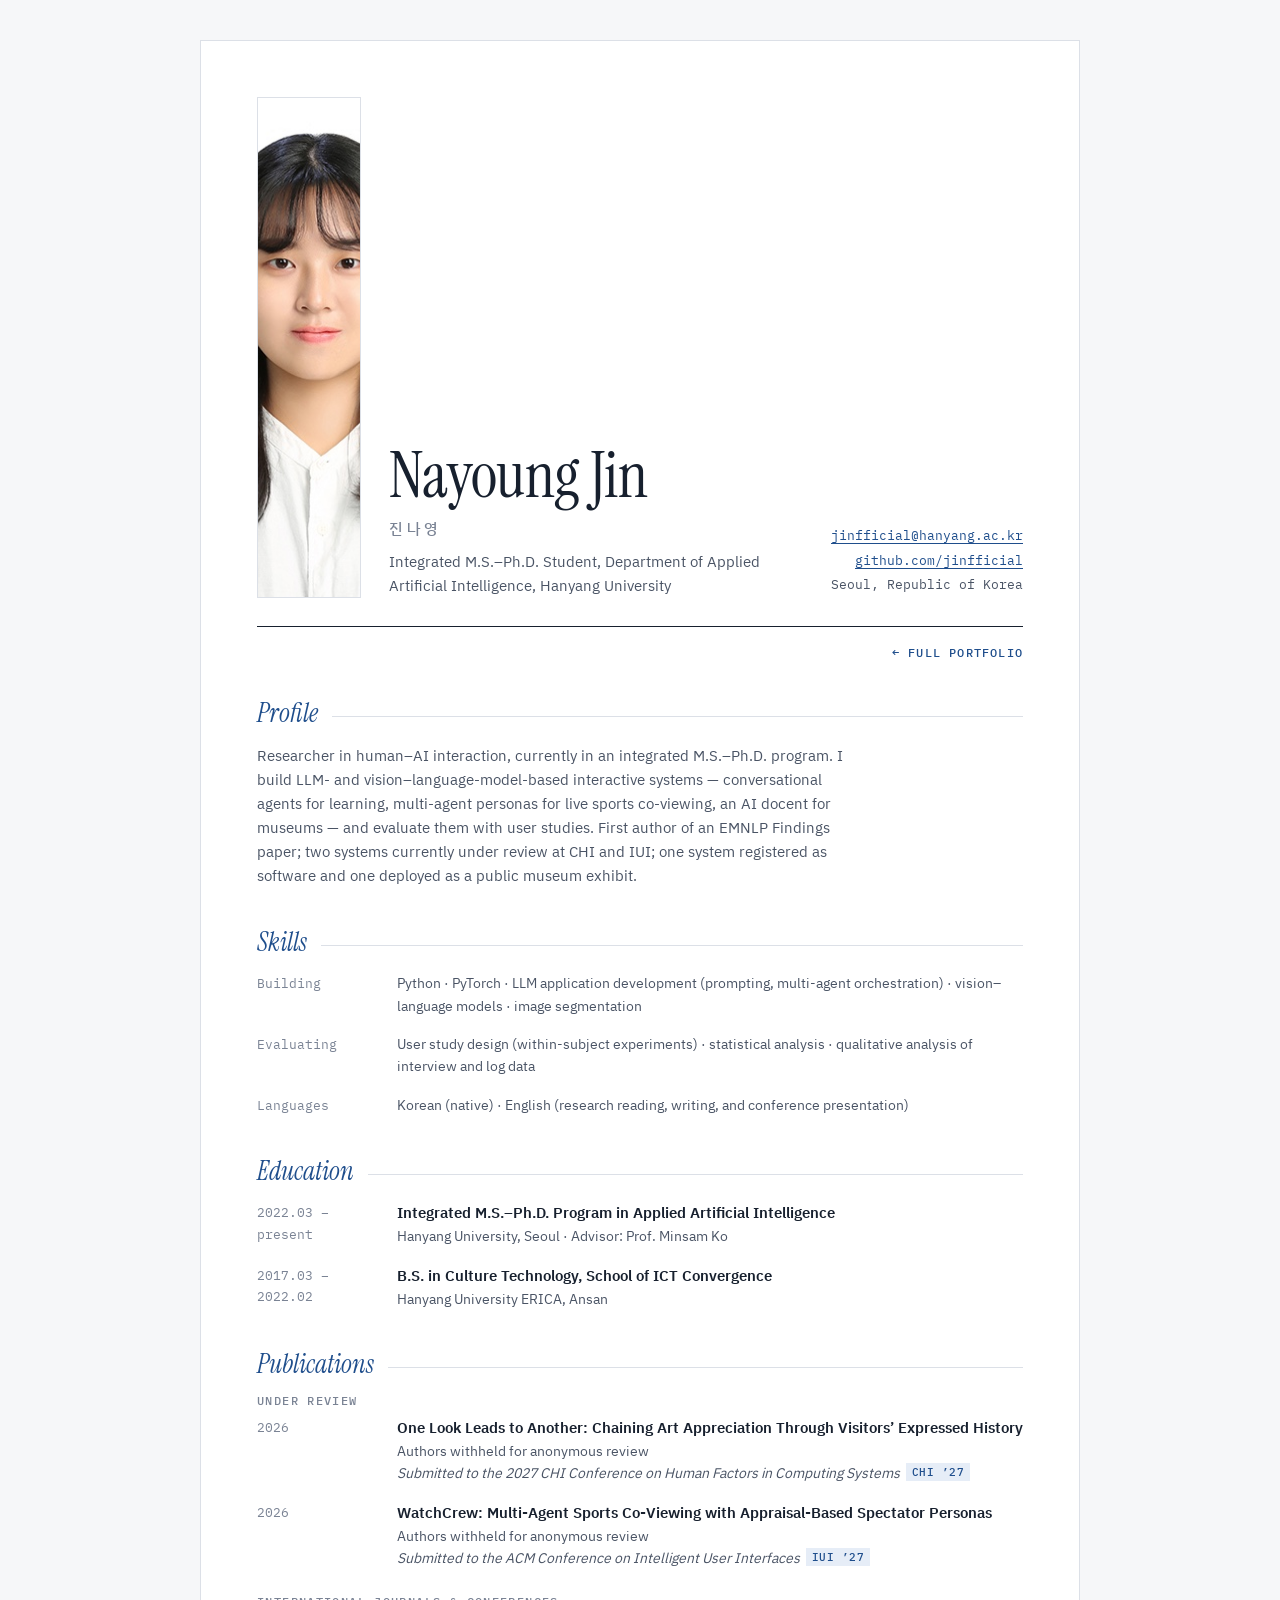
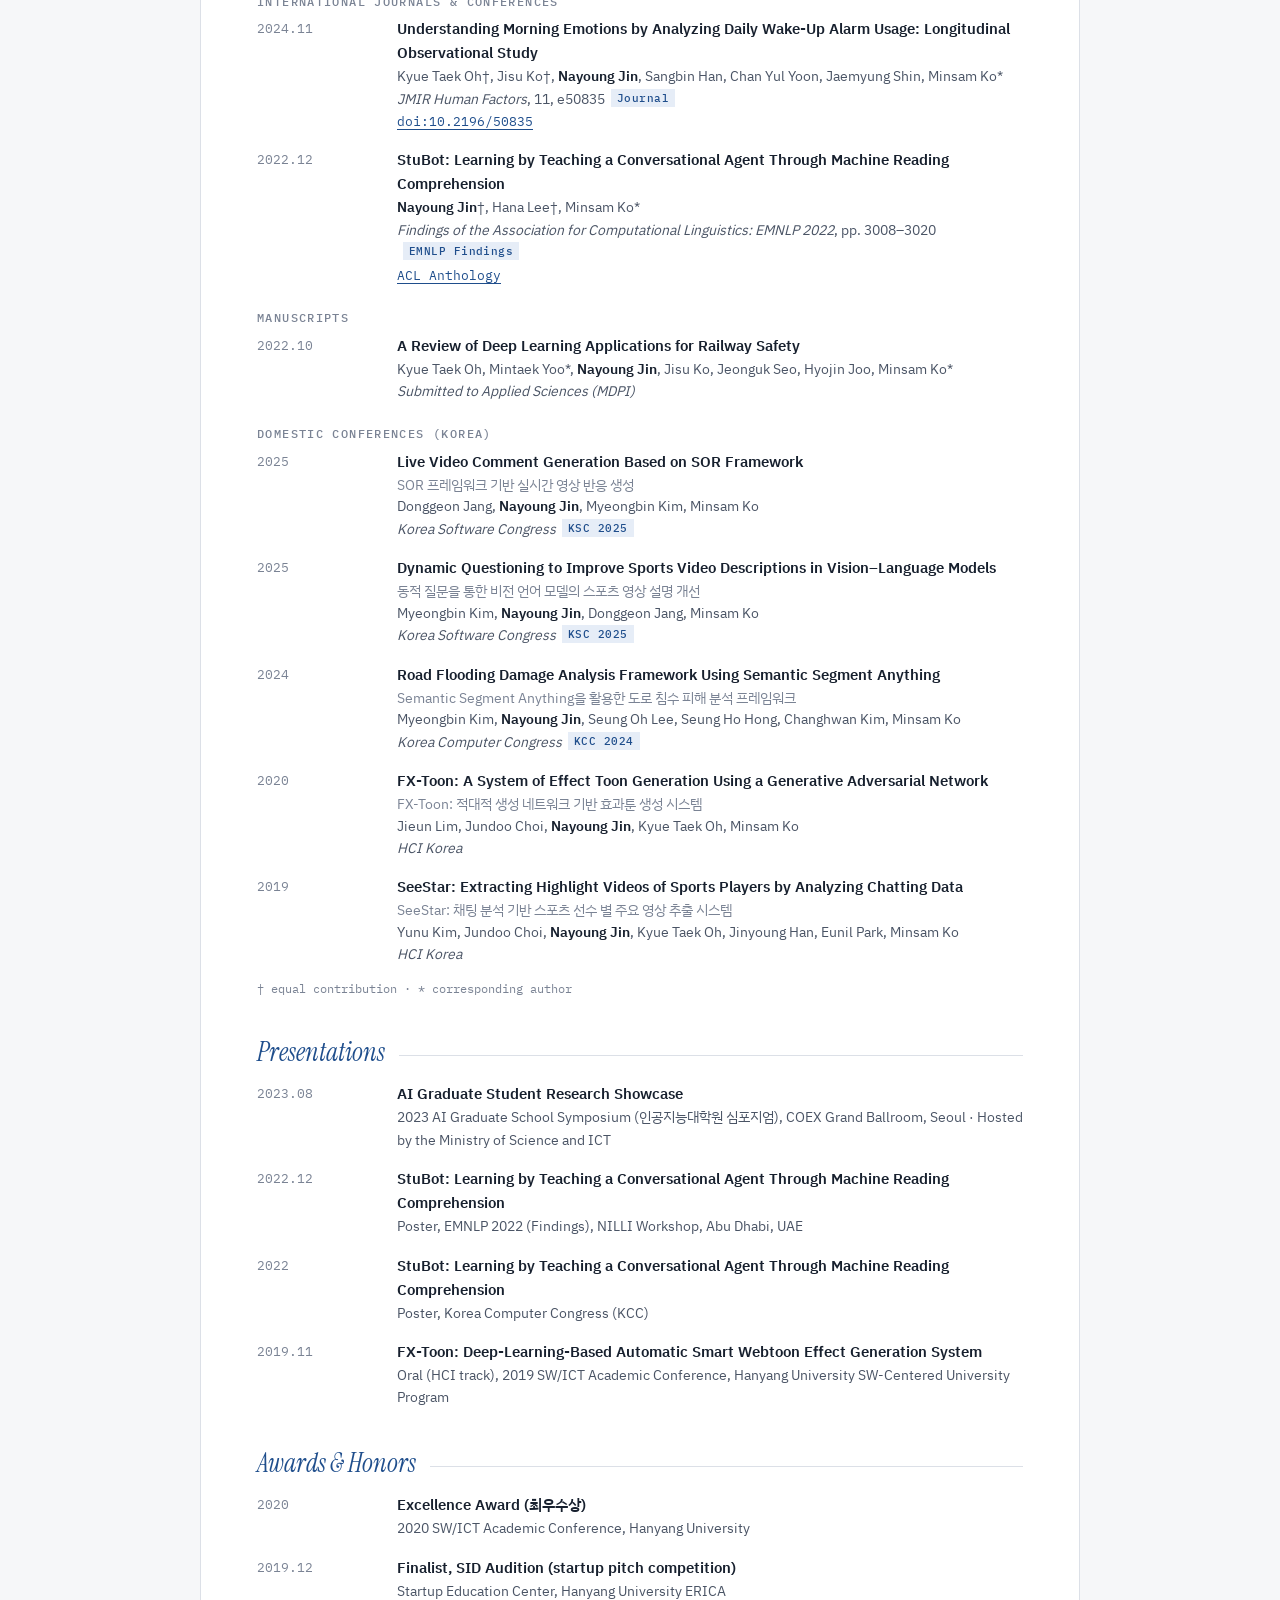
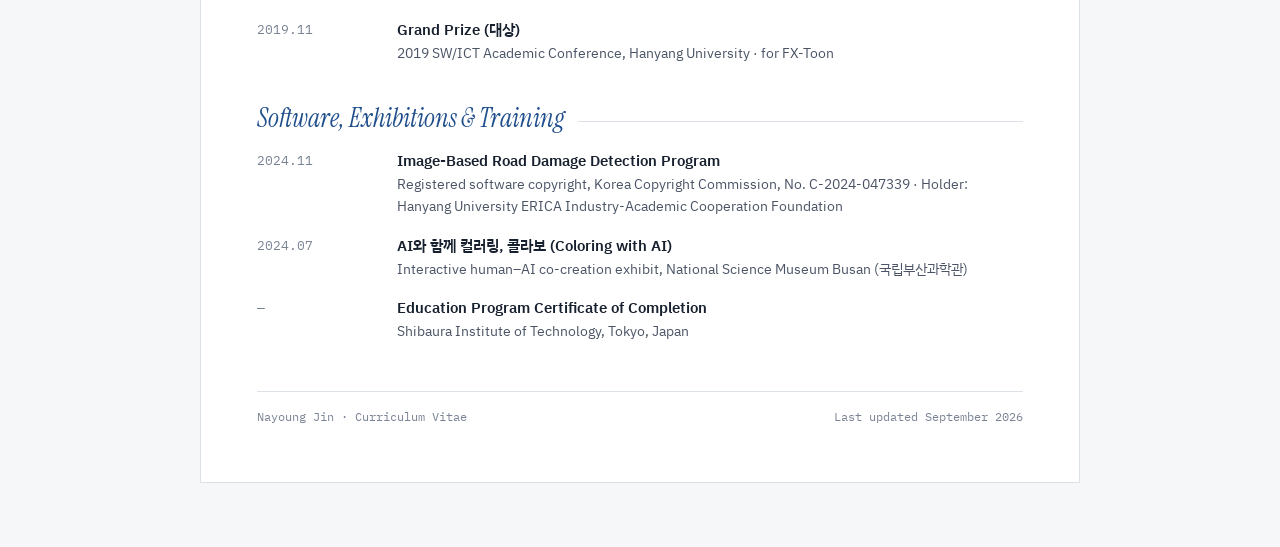
==== cv/index.html @ f747cce9 "Split into portfolio page and résumé; confirm education details - index.html: portfolio with a Selec" ====
<!doctype html>
<html lang="en">
<head>
  <meta charset="utf-8">
  <meta name="viewport" content="width=device-width, initial-scale=1, viewport-fit=cover">
  <title>Nayoung Jin</title>
  <meta name="description" content="Nayoung Jin (진나영) — Integrated M.S.–Ph.D. student in Applied Artificial Intelligence at Hanyang University. Human–AI interaction, conversational agents, and LLM-based multi-agent systems.">
  <meta property="og:title" content="Nayoung Jin">
  <meta property="og:description" content="Integrated M.S.–Ph.D. student, Applied Artificial Intelligence, Hanyang University">
  <meta property="og:type" content="profile">
  <meta property="og:image" content="../assets/profile.jpg">
  <link rel="icon" href="data:image/svg+xml,%3Csvg xmlns='http://www.w3.org/2000/svg' viewBox='0 0 32 32'%3E%3Crect width='32' height='32' fill='%231F4E8C'/%3E%3Ctext x='16' y='22' font-family='Georgia,serif' font-style='italic' font-size='17' fill='white' text-anchor='middle'%3ENJ%3C/text%3E%3C/svg%3E">
  <link rel="preconnect" href="https://fonts.googleapis.com">
  <link rel="preconnect" href="https://fonts.gstatic.com" crossorigin>
  <link rel="stylesheet" href="https://fonts.googleapis.com/css2?family=IBM+Plex+Mono:wght@400;500&family=IBM+Plex+Sans+KR:wght@400;500;600&family=Instrument+Serif:ital@0;1&display=swap">
  <link rel="stylesheet" href="../assets/style.css">
  <script>
    // Add ?draft to the URL to highlight items that still need confirmation.
    if (/[?&]draft\b/.test(location.search)) document.documentElement.classList.add("draft");
  </script>
</head>
<body>
<main class="cv">
  <p class="draft-note">DRAFT VIEW · Dashed items still need confirmation. Visitors without ?draft do not see these marks.</p>

  <header class="top">
    <img class="photo" src="../assets/profile.jpg" alt="Portrait of Nayoung Jin" width="374" height="501">
    <div>
      <h1 class="name">Nayoung Jin<span class="name-ko">진나영</span></h1>
      <p class="role">Integrated M.S.–Ph.D. Student, Department of Applied Artificial Intelligence, Hanyang University</p>
    </div>
    <ul class="contact">
      <li><a href="mailto:jinfficial@hanyang.ac.kr">jinfficial@hanyang.ac.kr</a></li>
      <li><a href="https://github.com/jinfficial">github.com/jinfficial</a></li>
      <li>Seoul, Republic of Korea</li>
    </ul>
  </header>

  <nav class="pagenav" aria-label="Site sections">
    <a class="nav-cta" href="../">← Full portfolio</a>
  </nav>

  <section id="profile">
    <h2>Profile</h2>
    <p class="interests">
      Researcher in human–AI interaction, currently in an integrated M.S.–Ph.D. program. I build LLM- and
      vision–language-model-based interactive systems — conversational agents for learning, multi-agent personas for
      live sports co-viewing, an AI docent for museums — and evaluate them with user studies. First author of an
      EMNLP Findings paper; two systems currently under review at CHI and IUI; one system registered as software and
      one deployed as a public museum exhibit.
    </p>
  </section>

  <section id="skills">
    <h2>Skills</h2>
    <ul class="entries">
      <li class="entry">
        <div class="when">Building</div>
        <div class="what"><span class="line tbc">Python · PyTorch · LLM application development (prompting, multi-agent orchestration) · vision–language models · image segmentation</span></div>
      </li>
      <li class="entry">
        <div class="when">Evaluating</div>
        <div class="what"><span class="line tbc">User study design (within-subject experiments) · statistical analysis · qualitative analysis of interview and log data</span></div>
      </li>
      <li class="entry">
        <div class="when">Languages</div>
        <div class="what"><span class="line tbc">Korean (native) · English (research reading, writing, and conference presentation)</span></div>
      </li>
    </ul>
  </section>

  <section id="education">
    <h2>Education</h2>
    <ul class="entries">
      <li class="entry">
        <div class="when">2022.03 – present</div>
        <div class="what">
          <span class="title">Integrated M.S.–Ph.D. Program in Applied Artificial Intelligence</span>
          <span class="line">Hanyang University, Seoul · Advisor: Prof. Minsam Ko</span>
        </div>
      </li>
      <li class="entry">
        <div class="when">2017.03 – 2022.02</div>
        <div class="what">
          <span class="title">B.S. in Culture Technology, School of ICT Convergence</span>
          <span class="line">Hanyang University ERICA, Ansan</span>
        </div>
      </li>
    </ul>
  </section>

  <!--
    To add a description to any entry, put this line inside its <div class="what">:
      <p class="desc">One or two sentences about the work.</p>
  -->

  <section id="publications">
    <h2>Publications</h2>

    <h3>Under Review</h3>
    <ul class="entries">
      <li class="entry">
        <div class="when">2026</div>
        <div class="what">
          <span class="title">One Look Leads to Another: Chaining Art Appreciation Through Visitors’ Expressed History</span>
          <span class="line authors">Authors withheld for anonymous review</span>
          <span class="line"><span class="venue">Submitted to the 2027 CHI Conference on Human Factors in Computing Systems</span><span class="tag">CHI ’27</span></span>
        </div>
      </li>
      <li class="entry">
        <div class="when">2026</div>
        <div class="what">
          <span class="title">WatchCrew: Multi-Agent Sports Co-Viewing with Appraisal-Based Spectator Personas</span>
          <span class="line authors">Authors withheld for anonymous review</span>
          <span class="line"><span class="venue">Submitted to the ACM Conference on Intelligent User Interfaces</span><span class="tag">IUI ’27</span></span>
        </div>
      </li>
    </ul>

    <h3>International Journals &amp; Conferences</h3>
    <ul class="entries">
      <li class="entry">
        <div class="when">2024.11</div>
        <div class="what">
          <span class="title">Understanding Morning Emotions by Analyzing Daily Wake-Up Alarm Usage: Longitudinal Observational Study</span>
          <span class="line authors">Kyue Taek Oh†, Jisu Ko†, <b>Nayoung Jin</b>, Sangbin Han, Chan Yul Yoon, Jaemyung Shin, Minsam Ko*</span>
          <span class="line"><span class="venue">JMIR Human Factors</span>, 11, e50835<span class="tag">Journal</span></span>
          <span class="links"><a href="https://doi.org/10.2196/50835">doi:10.2196/50835</a></span>
        </div>
      </li>
      <li class="entry">
        <div class="when">2022.12</div>
        <div class="what">
          <span class="title">StuBot: Learning by Teaching a Conversational Agent Through Machine Reading Comprehension</span>
          <span class="line authors"><b>Nayoung Jin</b>†, Hana Lee†, Minsam Ko*</span>
          <span class="line"><span class="venue">Findings of the Association for Computational Linguistics: EMNLP 2022</span>, pp. 3008–3020<span class="tag">EMNLP Findings</span></span>
          <span class="links"><a href="https://aclanthology.org/2022.findings-emnlp.219/">ACL Anthology</a></span>
        </div>
      </li>
    </ul>

    <h3>Manuscripts</h3>
    <ul class="entries">
      <li class="entry">
        <div class="when">2022.10</div>
        <div class="what">
          <span class="title">A Review of Deep Learning Applications for Railway Safety</span>
          <span class="line authors">Kyue Taek Oh, Mintaek Yoo*, <b>Nayoung Jin</b>, Jisu Ko, Jeonguk Seo, Hyojin Joo, Minsam Ko*</span>
          <span class="line"><span class="venue tbc">Submitted to Applied Sciences (MDPI)</span></span>
        </div>
      </li>
    </ul>

    <h3>Domestic Conferences (Korea)</h3>
    <ul class="entries">
      <li class="entry">
        <div class="when">2025</div>
        <div class="what">
          <span class="title">Live Video Comment Generation Based on SOR Framework
            <span class="title-ko">SOR 프레임워크 기반 실시간 영상 반응 생성</span></span>
          <span class="line authors">Donggeon Jang, <b>Nayoung Jin</b>, Myeongbin Kim, Minsam Ko</span>
          <span class="line"><span class="venue">Korea Software Congress</span><span class="tag">KSC 2025</span></span>
        </div>
      </li>
      <li class="entry">
        <div class="when">2025</div>
        <div class="what">
          <span class="title">Dynamic Questioning to Improve Sports Video Descriptions in Vision–Language Models
            <span class="title-ko">동적 질문을 통한 비전 언어 모델의 스포츠 영상 설명 개선</span></span>
          <span class="line authors">Myeongbin Kim, <b>Nayoung Jin</b>, Donggeon Jang, Minsam Ko</span>
          <span class="line"><span class="venue">Korea Software Congress</span><span class="tag">KSC 2025</span></span>
        </div>
      </li>
      <li class="entry">
        <div class="when">2024</div>
        <div class="what">
          <span class="title">Road Flooding Damage Analysis Framework Using Semantic Segment Anything
            <span class="title-ko">Semantic Segment Anything을 활용한 도로 침수 피해 분석 프레임워크</span></span>
          <span class="line authors">Myeongbin Kim, <b>Nayoung Jin</b>, Seung Oh Lee, Seung Ho Hong, Changhwan Kim, Minsam Ko</span>
          <span class="line"><span class="venue">Korea Computer Congress</span><span class="tag">KCC 2024</span></span>
        </div>
      </li>
      <li class="entry">
        <div class="when tbc">2020</div>
        <div class="what">
          <span class="title">FX-Toon: A System of Effect Toon Generation Using a Generative Adversarial Network
            <span class="title-ko">FX-Toon: 적대적 생성 네트워크 기반 효과툰 생성 시스템</span></span>
          <span class="line authors">Jieun Lim, Jundoo Choi, <b>Nayoung Jin</b>, Kyue Taek Oh, Minsam Ko</span>
          <span class="line"><span class="venue">HCI Korea</span></span>
        </div>
      </li>
      <li class="entry">
        <div class="when tbc">2019</div>
        <div class="what">
          <span class="title">SeeStar: Extracting Highlight Videos of Sports Players by Analyzing Chatting Data
            <span class="title-ko">SeeStar: 채팅 분석 기반 스포츠 선수 별 주요 영상 추출 시스템</span></span>
          <span class="line authors">Yunu Kim, Jundoo Choi, <b>Nayoung Jin</b>, Kyue Taek Oh, Jinyoung Han, Eunil Park, Minsam Ko</span>
          <span class="line"><span class="venue">HCI Korea</span></span>
        </div>
      </li>
    </ul>
    <p class="legend">† equal contribution · * corresponding author</p>
  </section>

  <section id="talks">
    <h2>Presentations</h2>
    <ul class="entries">
      <li class="entry">
        <div class="when">2023.08</div>
        <div class="what">
          <span class="title tbc">AI Graduate Student Research Showcase</span>
          <span class="line">2023 AI Graduate School Symposium (인공지능대학원 심포지엄), COEX Grand Ballroom, Seoul · Hosted by the Ministry of Science and ICT</span>
        </div>
      </li>
      <li class="entry">
        <div class="when">2022.12</div>
        <div class="what">
          <span class="title">StuBot: Learning by Teaching a Conversational Agent Through Machine Reading Comprehension</span>
          <span class="line">Poster, EMNLP 2022 (Findings), NILLI Workshop, Abu Dhabi, UAE</span>
        </div>
      </li>
      <li class="entry">
        <div class="when tbc">2022</div>
        <div class="what">
          <span class="title">StuBot: Learning by Teaching a Conversational Agent Through Machine Reading Comprehension</span>
          <span class="line tbc">Poster, Korea Computer Congress (KCC)</span>
        </div>
      </li>
      <li class="entry">
        <div class="when">2019.11</div>
        <div class="what">
          <span class="title">FX-Toon: Deep-Learning-Based Automatic Smart Webtoon Effect Generation System</span>
          <span class="line">Oral (HCI track), 2019 SW/ICT Academic Conference, Hanyang University SW-Centered University Program</span>
        </div>
      </li>
    </ul>
  </section>

  <section id="awards">
    <h2>Awards &amp; Honors</h2>
    <ul class="entries">
      <li class="entry">
        <div class="when">2020</div>
        <div class="what">
          <span class="title">Excellence Award (최우수상)</span>
          <span class="line">2020 SW/ICT Academic Conference, Hanyang University</span>
        </div>
      </li>
      <li class="entry">
        <div class="when">2019.12</div>
        <div class="what">
          <span class="title">Finalist, SID Audition (startup pitch competition)</span>
          <span class="line">Startup Education Center, Hanyang University ERICA</span>
        </div>
      </li>
      <li class="entry">
        <div class="when">2019.11</div>
        <div class="what">
          <span class="title">Grand Prize (대상)</span>
          <span class="line">2019 SW/ICT Academic Conference, Hanyang University · <span class="tbc">for FX-Toon</span></span>
        </div>
      </li>
    </ul>
  </section>

  <section id="other">
    <h2>Software, Exhibitions &amp; Training</h2>
    <ul class="entries">
      <li class="entry">
        <div class="when">2024.11</div>
        <div class="what">
          <span class="title">Image-Based Road Damage Detection Program</span>
          <span class="line">Registered software copyright, Korea Copyright Commission, No. C-2024-047339 · Holder: Hanyang University ERICA Industry-Academic Cooperation Foundation</span>
        </div>
      </li>
      <li class="entry">
        <div class="when tbc">2024.07</div>
        <div class="what">
          <span class="title">AI와 함께 컬러링, 콜라보 (Coloring with AI)</span>
          <span class="line tbc">Interactive human–AI co-creation exhibit, National Science Museum Busan (국립부산과학관)</span>
        </div>
      </li>
      <li class="entry">
        <div class="when tbc">—</div>
        <div class="what">
          <span class="title tbc">Education Program Certificate of Completion</span>
          <span class="line">Shibaura Institute of Technology, Tokyo, Japan</span>
        </div>
      </li>
    </ul>
  </section>

  <footer>
    <span>Nayoung Jin · Curriculum Vitae</span>
    <span>Last updated September 2026</span>
  </footer>
</main>
</body>
</html>
---- assets/style.css ----
:root {
  --paper: #F6F7F9;
  --sheet: #FFFFFF;
  --ink: #17202E;
  --ink-2: #4A5465;
  --ink-3: #7A8394;
  --rule: #DCE0E7;
  --accent: #1F4E8C;
  --accent-soft: #E6EDF7;
  --tbc: #B5651D;
  --serif: "Instrument Serif", "Times New Roman", serif;
  --sans: "IBM Plex Sans KR", "Apple SD Gothic Neo", "Malgun Gothic", system-ui, sans-serif;
  --mono: "IBM Plex Mono", ui-monospace, Consolas, monospace;
  color-scheme: light;
}
@media (prefers-color-scheme: dark) {
  :root:not([data-theme="light"]) {
    --paper: #0F141C;
    --sheet: #151B25;
    --ink: #E7EBF2;
    --ink-2: #AEB6C4;
    --ink-3: #7E8798;
    --rule: #2A3342;
    --accent: #8FB4EA;
    --accent-soft: #1C2A40;
    --tbc: #E3A263;
    color-scheme: dark;
  }
}
:root[data-theme="dark"] {
  --paper: #0F141C;
  --sheet: #151B25;
  --ink: #E7EBF2;
  --ink-2: #AEB6C4;
  --ink-3: #7E8798;
  --rule: #2A3342;
  --accent: #8FB4EA;
  --accent-soft: #1C2A40;
  --tbc: #E3A263;
  color-scheme: dark;
}

* { box-sizing: border-box; }
body {
  margin: 0;
  background: var(--paper);
  color: var(--ink);
  font: 400 15px/1.6 var(--sans);
  padding-inline: 16px;
  padding-block: 40px 64px;
  -webkit-font-smoothing: antialiased;
}
img { max-width: 100%; }
a { color: var(--accent); text-decoration-thickness: 1px; text-underline-offset: 3px; }
a:focus-visible { outline: 2px solid var(--accent); outline-offset: 2px; border-radius: 2px; }

.cv {
  max-width: 880px;
  margin: 0 auto;
  background: var(--sheet);
  border: 1px solid var(--rule);
  padding: clamp(24px, 5vw, 56px);
}

/* Unconfirmed items: visible only with ?draft in the URL */
.draft-note { display: none; }
.draft .draft-note {
  display: block;
  font: 400 12.5px/1.5 var(--mono);
  color: var(--tbc);
  border: 1px dashed var(--tbc);
  padding: 8px 12px;
  margin: 0 0 32px;
}
.draft .tbc {
  text-decoration: underline dashed var(--tbc);
  text-decoration-thickness: 1px;
  text-underline-offset: 4px;
}

/* Header */
header.top {
  display: grid;
  grid-template-columns: auto 1fr auto;
  gap: 16px 28px;
  align-items: end;
  padding-bottom: 28px;
  border-bottom: 1px solid var(--ink);
}
.photo {
  display: block;
  width: 104px;
  aspect-ratio: 3 / 4;
  object-fit: cover;
  border: 1px solid var(--rule);
  background: #fff;
}
.name {
  margin: 0;
  font: 400 clamp(44px, 8vw, 64px)/0.95 var(--serif);
  letter-spacing: -0.01em;
}
.name-ko {
  display: block;
  font: 500 15px/1 var(--sans);
  letter-spacing: 0.3em;
  color: var(--ink-3);
  margin-top: 14px;
}
.role { margin: 14px 0 0; color: var(--ink-2); max-width: 44ch; }
.contact {
  list-style: none; margin: 0; padding: 0;
  font: 400 13px/1.9 var(--mono);
  text-align: right;
  color: var(--ink-2);
}

/* Page navigation */
.pagenav {
  display: flex; flex-wrap: wrap; gap: 8px 22px; align-items: baseline;
  margin-top: 20px;
  font: 500 12px/1 var(--mono);
  text-transform: uppercase;
  letter-spacing: 0.1em;
}
.pagenav a { color: var(--ink-3); text-decoration: none; }
.pagenav a:hover { color: var(--accent); text-decoration: underline; text-underline-offset: 5px; }
.pagenav .nav-cta { color: var(--accent); margin-left: auto; }

/* Sections */
section { margin-top: 40px; }
h2 {
  margin: 0 0 16px;
  font: 400 italic 26px/1.1 var(--serif);
  color: var(--accent);
  display: flex; align-items: baseline; gap: 14px;
}
h2::after { content: ""; flex: 1; height: 1px; background: var(--rule); transform: translateY(-5px); }
h3 {
  margin: 26px 0 10px;
  font: 500 11.5px/1 var(--mono);
  text-transform: uppercase;
  letter-spacing: 0.12em;
  color: var(--ink-3);
}
h3:first-of-type { margin-top: 4px; }

.interests { margin: 0; color: var(--ink-2); max-width: 68ch; }

.entries { list-style: none; margin: 0; padding: 0; display: grid; gap: 16px; }
.entry {
  display: grid;
  grid-template-columns: 7.5rem 1fr;
  gap: 4px 20px;
}
.when {
  font: 400 12.5px/1.75 var(--mono);
  color: var(--ink-3);
  font-variant-numeric: tabular-nums;
  padding-top: 1px;
}
.what { min-width: 0; }
.title { font-weight: 600; color: var(--ink); text-wrap: pretty; }
.title-ko { display: block; color: var(--ink-3); font-size: 13.5px; font-weight: 400; }
.line { display: block; color: var(--ink-2); font-size: 14px; }
.authors b { color: var(--ink); font-weight: 600; }
.venue { font-style: italic; }
.tag {
  display: inline-block;
  font: 500 11px/1 var(--mono);
  letter-spacing: 0.04em;
  color: var(--accent);
  background: var(--accent-soft);
  padding: 4px 6px 3px;
  margin-left: 6px;
  vertical-align: 2px;
  white-space: nowrap;
}
.desc {
  margin: 6px 0 0;
  color: var(--ink-2);
  font-size: 14px;
  max-width: 68ch;
}
.desc:empty { display: none; }

/* Selected work: a little more air between projects */
.work { gap: 24px; }
.work .title { font-size: 16px; }
.links { display: block; font: 400 12.5px/1.8 var(--mono); }
.links a + a { margin-left: 12px; }
.legend { margin-top: 14px; font: 400 12px/1.5 var(--mono); color: var(--ink-3); }

footer {
  margin-top: 48px; padding-top: 16px;
  border-top: 1px solid var(--rule);
  font: 400 12px/1.5 var(--mono); color: var(--ink-3);
  display: flex; justify-content: space-between; flex-wrap: wrap; gap: 8px;
}

@media (max-width: 680px) {
  body { padding-block: 16px 32px; }
  header.top { grid-template-columns: auto 1fr; align-items: center; }
  .photo { width: 84px; }
  .contact { grid-column: 1 / -1; text-align: left; }
  .entry { grid-template-columns: 1fr; gap: 2px; }
}

@media print {
  :root { --paper: #fff; --sheet: #fff; --ink: #000; --ink-2: #222; --ink-3: #555; --rule: #bbb; --accent: #1F4E8C; --accent-soft: transparent; }
  body { padding: 0; font-size: 10.5pt; }
  .cv { border: 0; padding: 0; max-width: none; }
  .draft .draft-note { display: none; }
  .draft .tbc { text-decoration: none; }
  .pagenav { display: none; }
  section, .entry { break-inside: avoid; }
  a { color: inherit; text-decoration: none; }
}
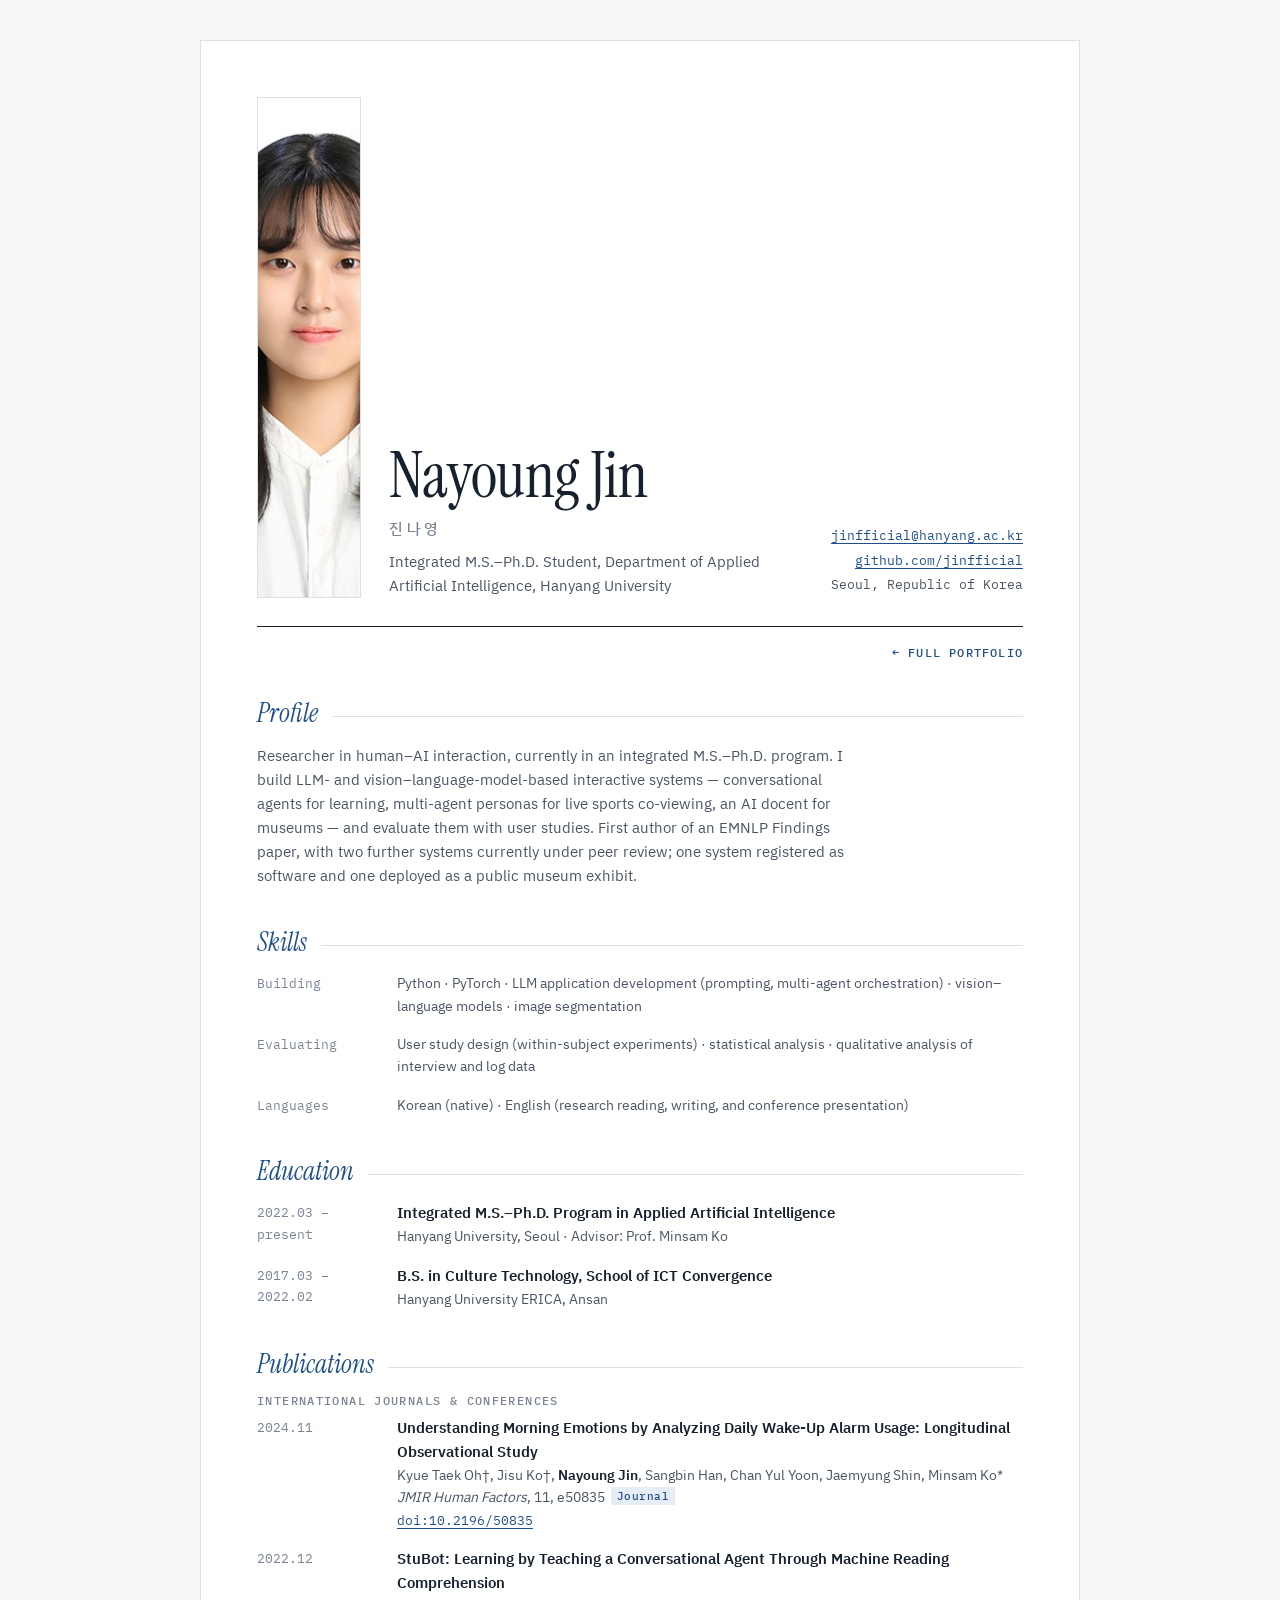
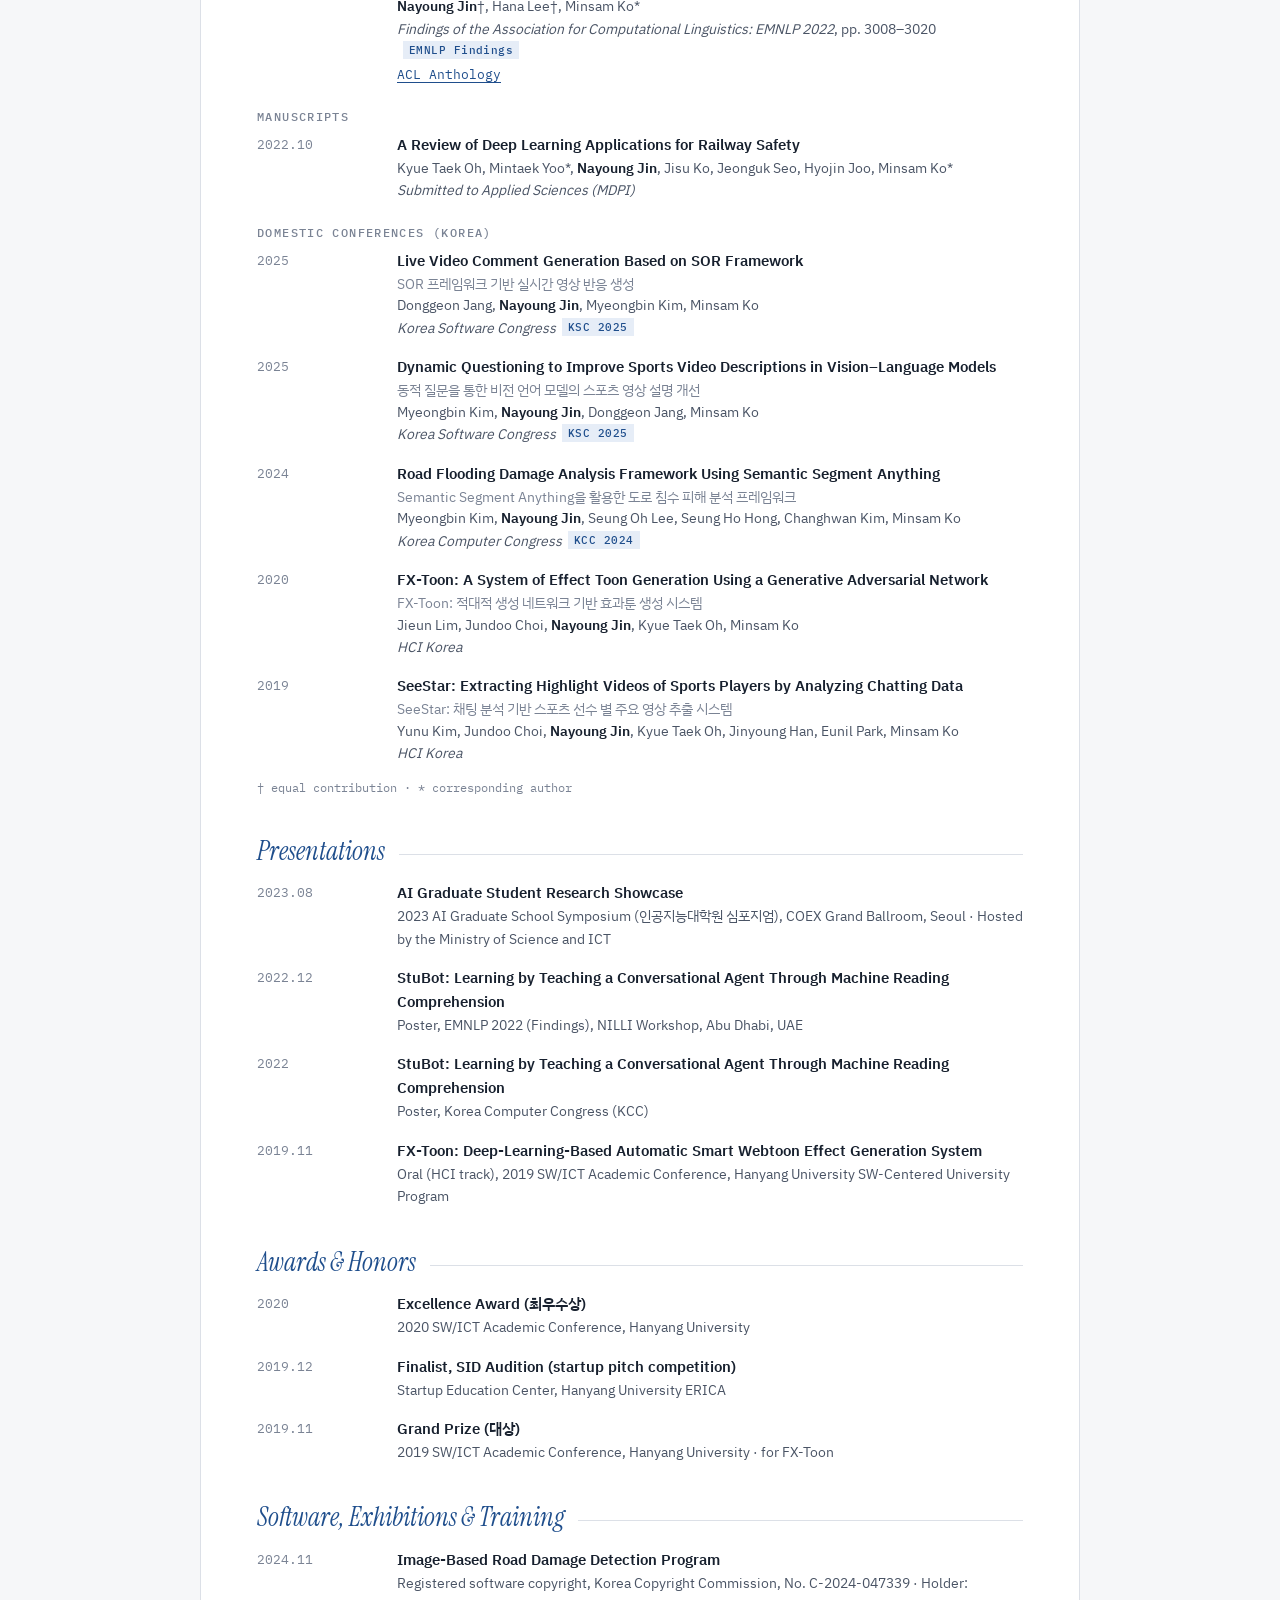
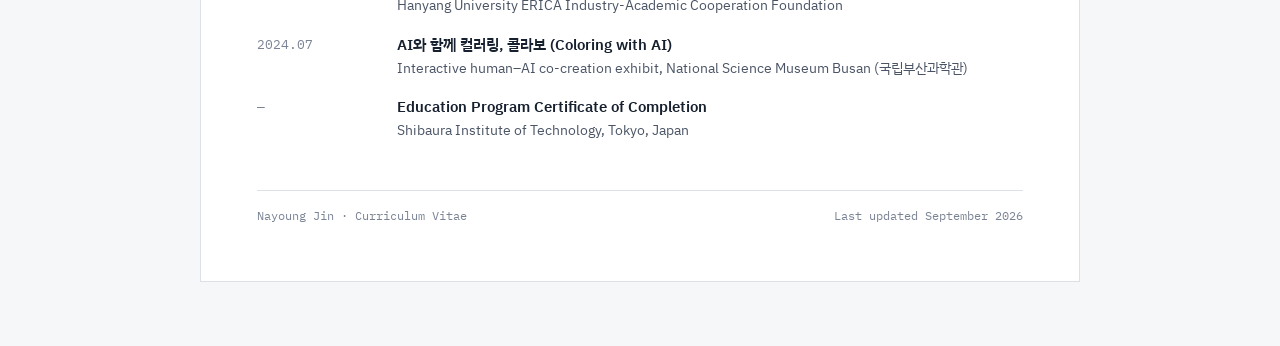
==== commit 911afd96: "Hold back the two papers under anonymous review Their titles and system names are searchable once th" ====
--- a/cv/index.html
+++ b/cv/index.html
@@ -46,8 +46,8 @@
       Researcher in human–AI interaction, currently in an integrated M.S.–Ph.D. program. I build LLM- and
       vision–language-model-based interactive systems — conversational agents for learning, multi-agent personas for
       live sports co-viewing, an AI docent for museums — and evaluate them with user studies. First author of an
-      EMNLP Findings paper; two systems currently under review at CHI and IUI; one system registered as software and
-      one deployed as a public museum exhibit.
+      EMNLP Findings paper, with two further systems currently under peer review; one system registered as software
+      and one deployed as a public museum exhibit.
     </p>
   </section>
 
@@ -97,25 +97,8 @@
   <section id="publications">
     <h2>Publications</h2>
 
-    <h3>Under Review</h3>
-    <ul class="entries">
-      <li class="entry">
-        <div class="when">2026</div>
-        <div class="what">
-          <span class="title">One Look Leads to Another: Chaining Art Appreciation Through Visitors’ Expressed History</span>
-          <span class="line authors">Authors withheld for anonymous review</span>
-          <span class="line"><span class="venue">Submitted to the 2027 CHI Conference on Human Factors in Computing Systems</span><span class="tag">CHI ’27</span></span>
-        </div>
-      </li>
-      <li class="entry">
-        <div class="when">2026</div>
-        <div class="what">
-          <span class="title">WatchCrew: Multi-Agent Sports Co-Viewing with Appraisal-Based Spectator Personas</span>
-          <span class="line authors">Authors withheld for anonymous review</span>
-          <span class="line"><span class="venue">Submitted to the ACM Conference on Intelligent User Interfaces</span><span class="tag">IUI ’27</span></span>
-        </div>
-      </li>
-    </ul>
+    <!-- Papers under anonymous review are listed again once the decisions are out.
+         Their entries are in git history: git show f747cce -->
 
     <h3>International Journals &amp; Conferences</h3>
     <ul class="entries">
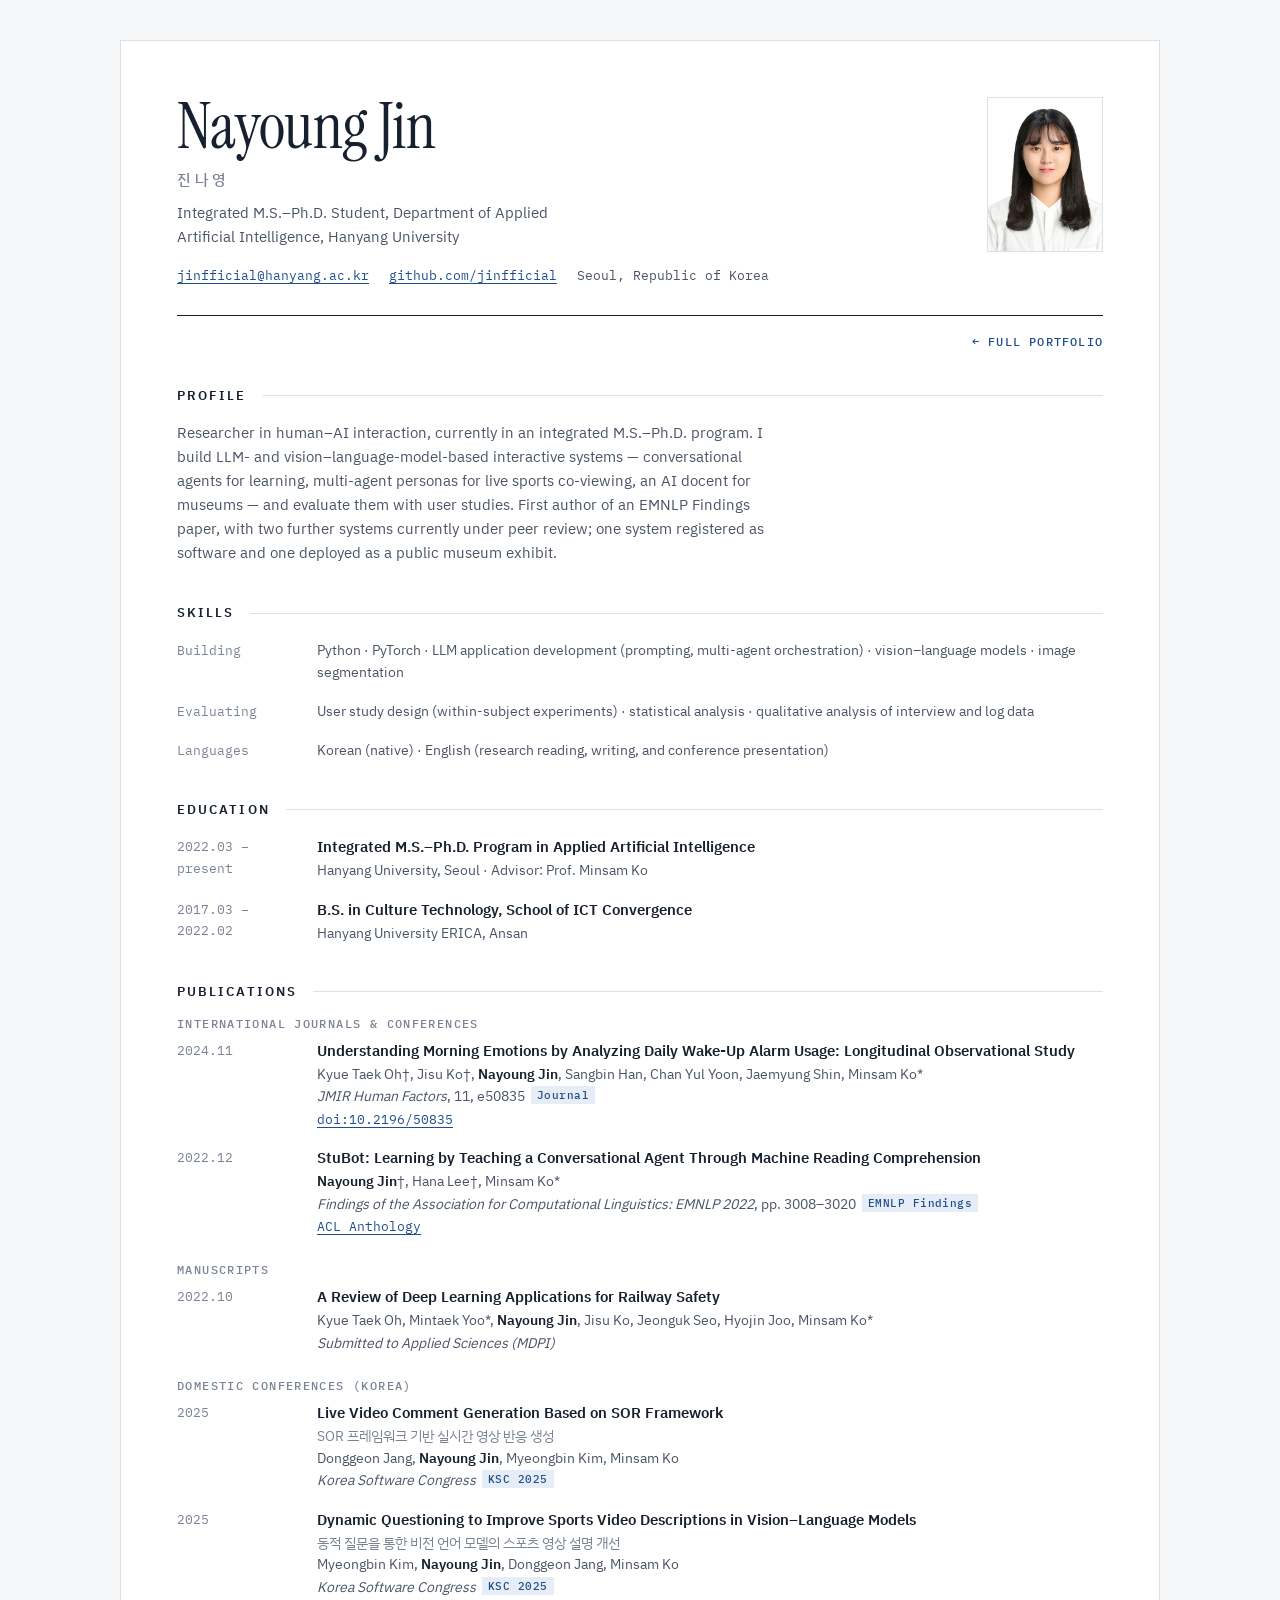
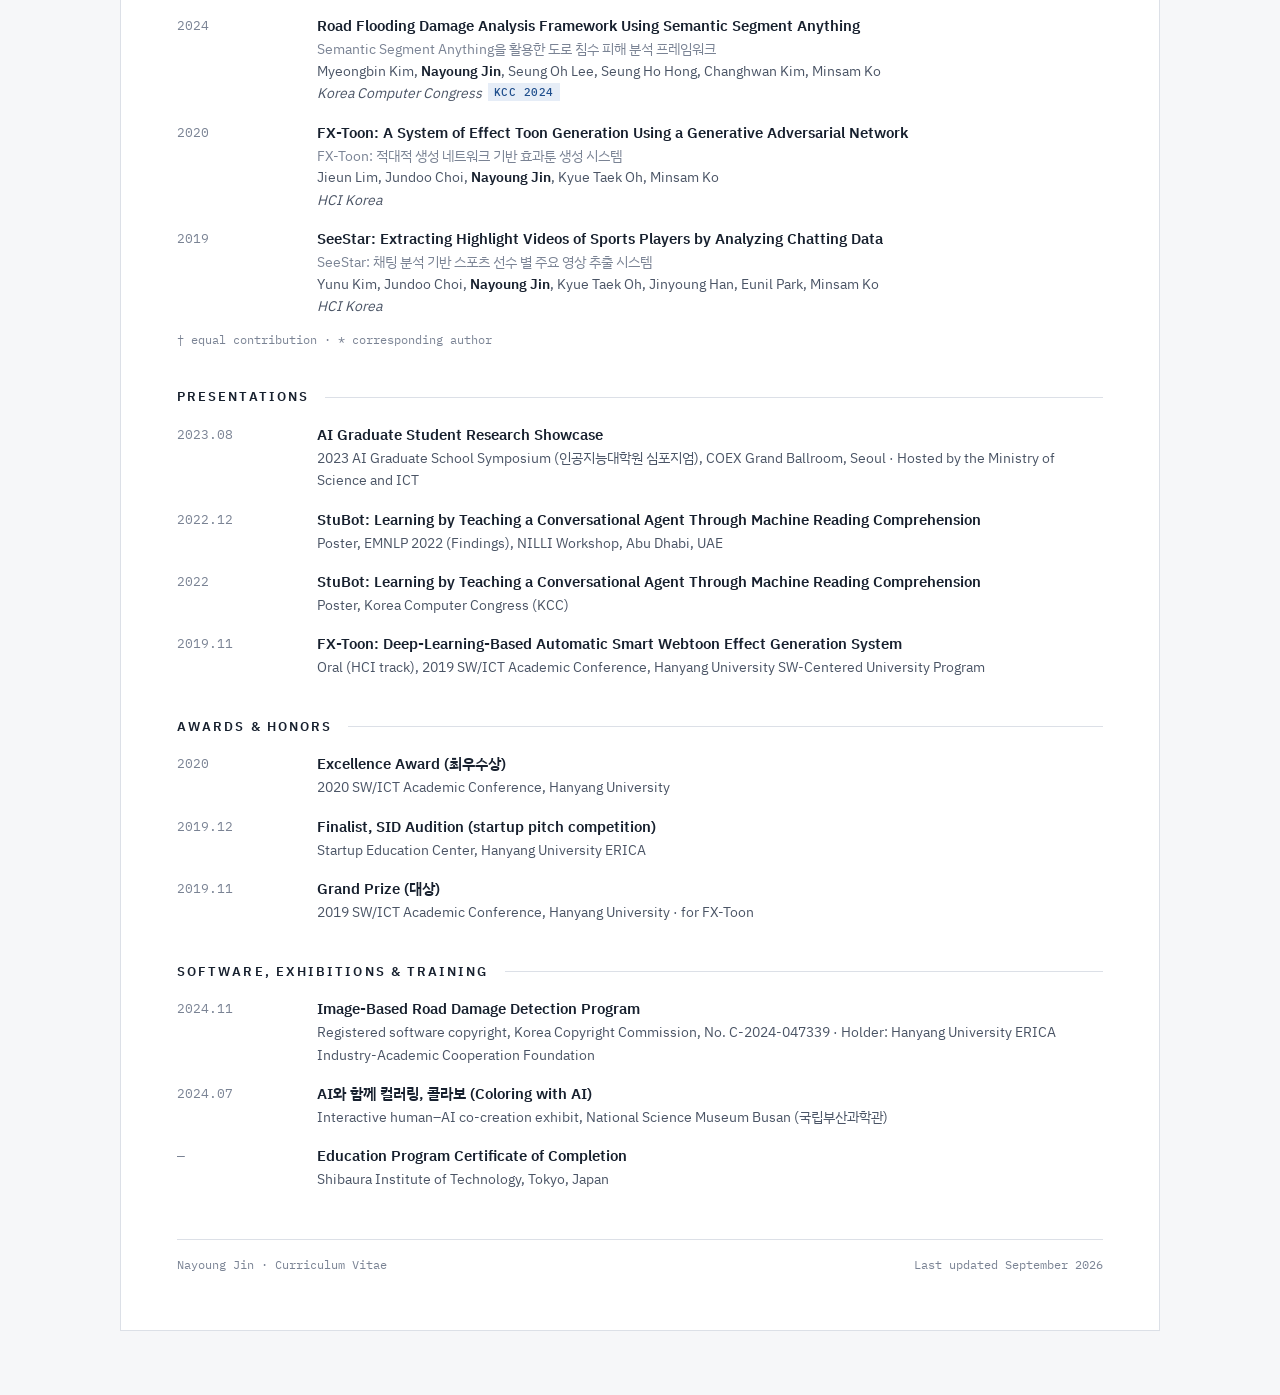
==== commit 5fad8cf6: "Rework header layout, section headings, and page width - Photo moves to the right of the name and ke" ====
--- a/cv/index.html
+++ b/cv/index.html
@@ -24,16 +24,16 @@
   <p class="draft-note">DRAFT VIEW · Dashed items still need confirmation. Visitors without ?draft do not see these marks.</p>
 
   <header class="top">
-    <img class="photo" src="../assets/profile.jpg" alt="Portrait of Nayoung Jin" width="374" height="501">
-    <div>
+    <div class="identity">
       <h1 class="name">Nayoung Jin<span class="name-ko">진나영</span></h1>
       <p class="role">Integrated M.S.–Ph.D. Student, Department of Applied Artificial Intelligence, Hanyang University</p>
+      <ul class="contact">
+        <li><a href="mailto:jinfficial@hanyang.ac.kr">jinfficial@hanyang.ac.kr</a></li>
+        <li><a href="https://github.com/jinfficial">github.com/jinfficial</a></li>
+        <li>Seoul, Republic of Korea</li>
+      </ul>
     </div>
-    <ul class="contact">
-      <li><a href="mailto:jinfficial@hanyang.ac.kr">jinfficial@hanyang.ac.kr</a></li>
-      <li><a href="https://github.com/jinfficial">github.com/jinfficial</a></li>
-      <li>Seoul, Republic of Korea</li>
-    </ul>
+    <img class="photo" src="../assets/profile.jpg" alt="Portrait of Nayoung Jin" width="374" height="501">
   </header>
 
   <nav class="pagenav" aria-label="Site sections">
--- a/assets/style.css
+++ b/assets/style.css
@@ -55,7 +55,7 @@
 a:focus-visible { outline: 2px solid var(--accent); outline-offset: 2px; border-radius: 2px; }
 
 .cv {
-  max-width: 880px;
+  max-width: 1040px;
   margin: 0 auto;
   background: var(--sheet);
   border: 1px solid var(--rule);
@@ -81,19 +81,19 @@
 /* Header */
 header.top {
   display: grid;
-  grid-template-columns: auto 1fr auto;
-  gap: 16px 28px;
-  align-items: end;
+  grid-template-columns: 1fr auto;
+  gap: 20px 36px;
+  align-items: start;
   padding-bottom: 28px;
   border-bottom: 1px solid var(--ink);
 }
 .photo {
   display: block;
-  width: 104px;
-  aspect-ratio: 3 / 4;
-  object-fit: cover;
+  width: 116px;
+  height: auto;
   border: 1px solid var(--rule);
   background: #fff;
+  justify-self: end;
 }
 .name {
   margin: 0;
@@ -109,9 +109,9 @@
 }
 .role { margin: 14px 0 0; color: var(--ink-2); max-width: 44ch; }
 .contact {
-  list-style: none; margin: 0; padding: 0;
-  font: 400 13px/1.9 var(--mono);
-  text-align: right;
+  list-style: none; margin: 16px 0 0; padding: 0;
+  display: flex; flex-wrap: wrap; gap: 4px 20px;
+  font: 400 13px/1.7 var(--mono);
   color: var(--ink-2);
 }
 
@@ -130,12 +130,14 @@
 /* Sections */
 section { margin-top: 40px; }
 h2 {
-  margin: 0 0 16px;
-  font: 400 italic 26px/1.1 var(--serif);
-  color: var(--accent);
-  display: flex; align-items: baseline; gap: 14px;
-}
-h2::after { content: ""; flex: 1; height: 1px; background: var(--rule); transform: translateY(-5px); }
+  margin: 0 0 18px;
+  font: 600 13px/1.2 var(--sans);
+  text-transform: uppercase;
+  letter-spacing: 0.16em;
+  color: var(--ink);
+  display: flex; align-items: center; gap: 16px;
+}
+h2::after { content: ""; flex: 1; height: 1px; background: var(--rule); }
 h3 {
   margin: 26px 0 10px;
   font: 500 11.5px/1 var(--mono);
@@ -200,9 +202,8 @@
 
 @media (max-width: 680px) {
   body { padding-block: 16px 32px; }
-  header.top { grid-template-columns: auto 1fr; align-items: center; }
-  .photo { width: 84px; }
-  .contact { grid-column: 1 / -1; text-align: left; }
+  header.top { grid-template-columns: 1fr; }
+  .photo { width: 96px; order: -1; justify-self: start; }
   .entry { grid-template-columns: 1fr; gap: 2px; }
 }
 
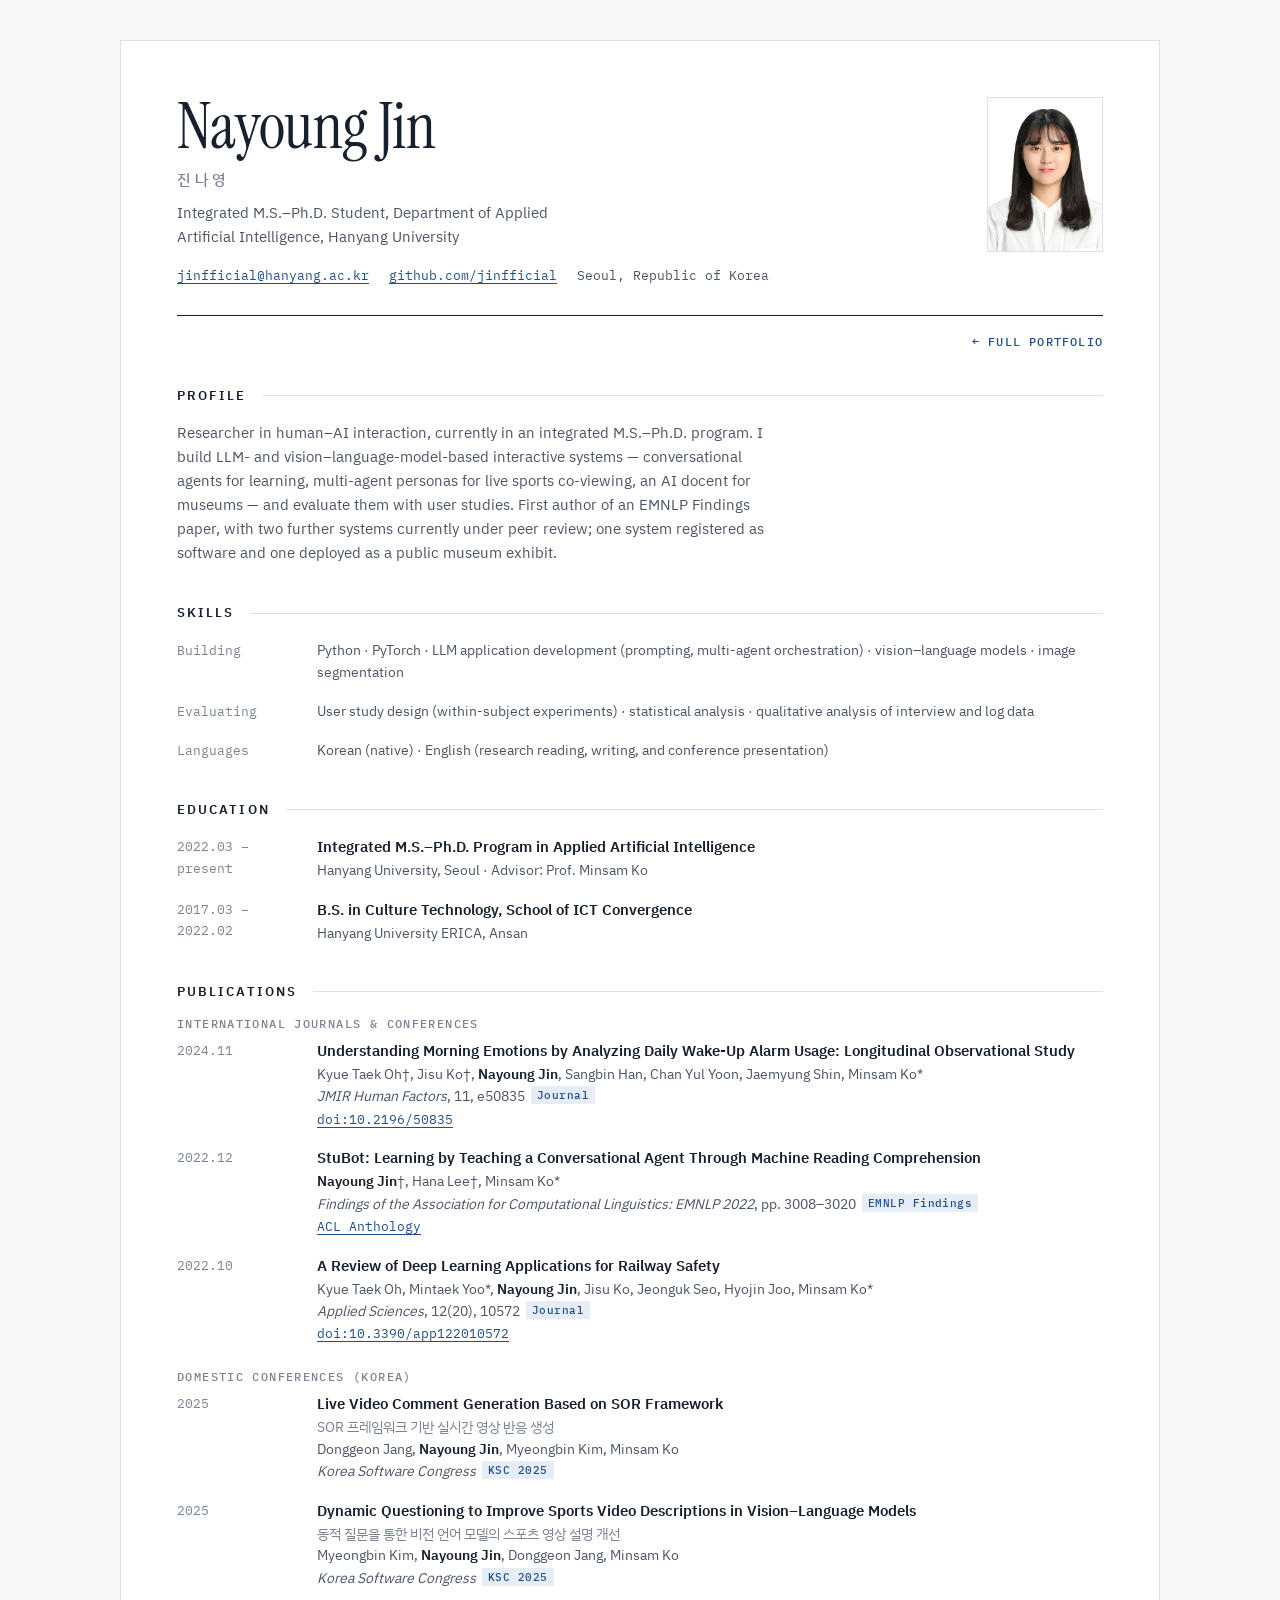
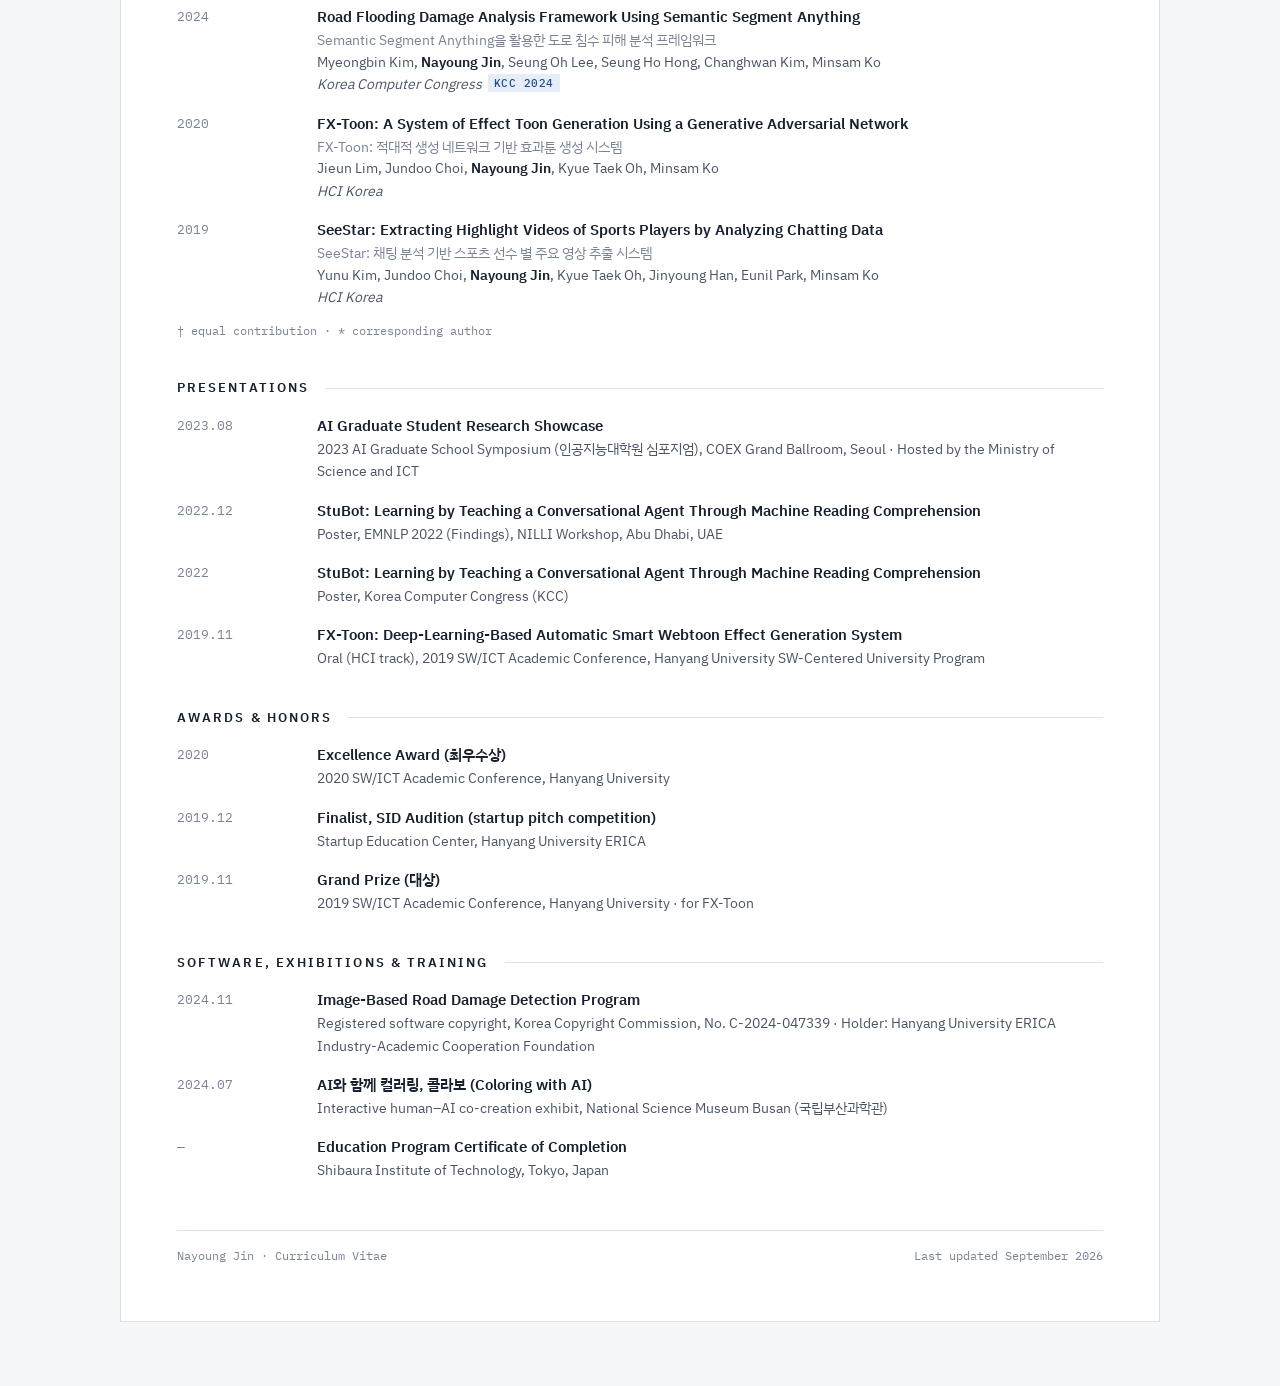
==== commit ba13cebf: "Railway safety review was published, not just submitted Applied Sciences 12(20), 10572 (19 Oct 2022)" ====
--- a/cv/index.html
+++ b/cv/index.html
@@ -120,16 +120,13 @@
           <span class="links"><a href="https://aclanthology.org/2022.findings-emnlp.219/">ACL Anthology</a></span>
         </div>
       </li>
-    </ul>
-
-    <h3>Manuscripts</h3>
-    <ul class="entries">
       <li class="entry">
         <div class="when">2022.10</div>
         <div class="what">
           <span class="title">A Review of Deep Learning Applications for Railway Safety</span>
           <span class="line authors">Kyue Taek Oh, Mintaek Yoo*, <b>Nayoung Jin</b>, Jisu Ko, Jeonguk Seo, Hyojin Joo, Minsam Ko*</span>
-          <span class="line"><span class="venue tbc">Submitted to Applied Sciences (MDPI)</span></span>
+          <span class="line"><span class="venue">Applied Sciences</span>, 12(20), 10572<span class="tag">Journal</span></span>
+          <span class="links"><a href="https://doi.org/10.3390/app122010572">doi:10.3390/app122010572</a></span>
         </div>
       </li>
     </ul>
